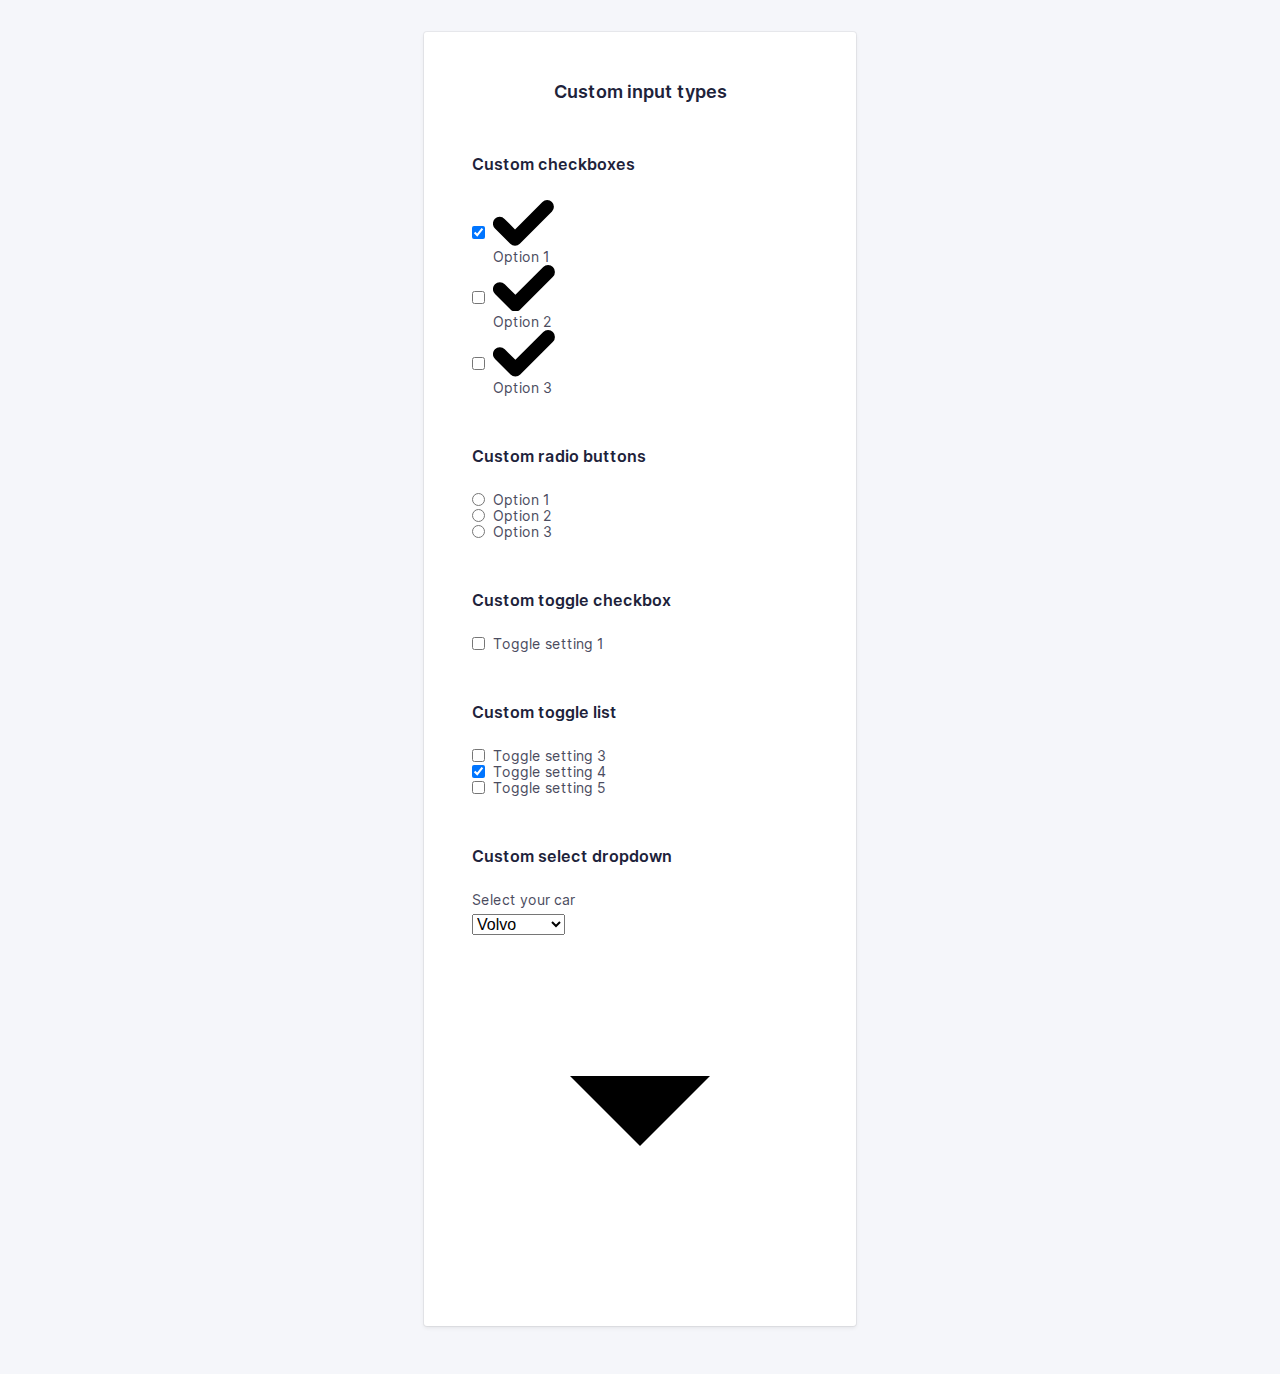
==== inputs.html @ 2e7db84f "Initial commit" ====
<!doctype html>
<html lang="en">
    <head>
        <meta charset="utf-8">
        <meta http-equiv="x-ua-compatible" content="ie=edge">
        <title>Blockport - Custom input types</title>
        <meta name="description" content="This is my HTML5 boilerplate.">
        <meta name="viewport" content="width=device-width, initial-scale=1.0">
        <meta name="msapplication-TileColor" content="#3385FF">
        <meta name="theme-color" content="#3385FF">

        <link rel="apple-touch-icon" sizes="180x180" href="apple-touch-icon.png">
        <link rel="icon" type="image/png" sizes="32x32" href="favicon-32x32.png">
        <link rel="icon" type="image/png" sizes="16x16" href="favicon-16x16.png">
        <link rel="manifest" href="site.webmanifest">
        <link rel="mask-icon" href="safari-pinned-tab.svg" color="#3385FF">

        <link rel="stylesheet" href="css/normalize.css">
        <link rel="stylesheet" href="css/screen.css">
        <script type="text/javascript">
            function togglePassword() {
                var passwordInput = document.querySelector(".js-password-input");

                if (passwordInput.type === "password") {
                    passwordInput.type = "text";
                } else {
                    passwordInput.type = "password";
                }
            }
        </script>
    </head>
    <body>
        <section class="o-row o-row--lg o-row--login o-row--beta">
            <div class="o-container u-max-width-xs">
                <form class="c-card" action="#">
                    <div class="c-card__body">
                        <h2 class="c-card__title">
                            Custom input types
                        </h2>
                        <div class="o-section">
                            <!-- Custom checkboxes -->
                            <h5>
                                Custom checkboxes
                            </h5>
                            <ul class="o-list c-option-list">
                                <li class="c-form-field c-form-field--option c-option-list__item">
                                    <input class="c-option c-option--hidden" type="checkbox" id="checkbox1" checked>
                                    <label class="c-label c-label--option c-custom-option" for="checkbox1">
                                        <span class="c-custom-option__fake-input c-custom-option__fake-input--checkbox">
                                            <svg class="c-custom-option__symbol" xmlns="http://www.w3.org/2000/svg" viewBox="0 0 9 6.75">
                                                <path d="M4.75,9.5a1,1,0,0,1-.707-.293l-2.25-2.25A1,1,0,1,1,3.207,5.543L4.75,7.086,8.793,3.043a1,1,0,0,1,1.414,1.414l-4.75,4.75A1,1,0,0,1,4.75,9.5" transform="translate(-1.5 -2.75)"/>
                                            </svg>
                                        </span>
                                        Option 1
                                    </label>
                                </li>
                                <li class="c-form-field c-form-field--option c-option-list__item">
                                    <input class="c-option c-option--hidden" type="checkbox" id="checkbox2">
                                    <label class="c-label c-label--option c-custom-option" for="checkbox2">
                                        <span class="c-custom-option__fake-input c-custom-option__fake-input--checkbox">
                                            <svg class="c-custom-option__symbol" xmlns="http://www.w3.org/2000/svg" viewBox="0 0 9 6.75">
                                                <path d="M4.75,9.5a1,1,0,0,1-.707-.293l-2.25-2.25A1,1,0,1,1,3.207,5.543L4.75,7.086,8.793,3.043a1,1,0,0,1,1.414,1.414l-4.75,4.75A1,1,0,0,1,4.75,9.5" transform="translate(-1.5 -2.75)"/>
                                            </svg>
                                        </span>
                                        Option 2
                                    </label>
                                </li>
                                <li class="c-form-field c-form-field--option c-option-list__item">
                                    <input class="c-option c-option--hidden" type="checkbox" id="checkbox3">
                                    <label class="c-label c-label--option c-custom-option" for="checkbox3">
                                        <span class="c-custom-option__fake-input c-custom-option__fake-input--checkbox">
                                            <svg class="c-custom-option__symbol" xmlns="http://www.w3.org/2000/svg" viewBox="0 0 9 6.75">
                                                <path d="M4.75,9.5a1,1,0,0,1-.707-.293l-2.25-2.25A1,1,0,1,1,3.207,5.543L4.75,7.086,8.793,3.043a1,1,0,0,1,1.414,1.414l-4.75,4.75A1,1,0,0,1,4.75,9.5" transform="translate(-1.5 -2.75)"/>
                                            </svg>
                                        </span>
                                        Option 3
                                    </label>
                                </li>
                            </ul>
                        </div>
                        <div class="o-section">
                            <!-- Custom radio buttons -->
                            <h5>
                                Custom radio buttons
                            </h5>
                            <ul class="o-list c-option-list">
                                <li class="c-form-field c-form-field--option c-option-list__item">
                                    <input class="c-option c-option--hidden" type="radio" name="radios" id="radio1">
                                    <label class="c-label c-label--option c-custom-option" for="radio1">
                                        <span class="c-custom-option__fake-input c-custom-option__fake-input--radio">
                                            <span class="c-custom-option__symbol"></span>
                                        </span>
                                        Option 1
                                    </label>
                                </li>
                                <li class="c-form-field c-form-field--option c-option-list__item">
                                    <input class="c-option c-option--hidden" type="radio" name="radios" id="radio2">
                                    <label class="c-label c-label--option c-custom-option" for="radio2">
                                        <span class="c-custom-option__fake-input c-custom-option__fake-input--radio">
                                            <span class="c-custom-option__symbol"></span>
                                        </span>
                                        Option 2
                                    </label>
                                </li>
                                <li class="c-form-field c-form-field--option c-option-list__item">
                                    <input class="c-option c-option--hidden" type="radio" name="radios" id="radio3">
                                    <label class="c-label c-label--option c-custom-option" for="radio3">
                                        <span class="c-custom-option__fake-input c-custom-option__fake-input--radio">
                                            <span class="c-custom-option__symbol"></span>
                                        </span>
                                        Option 3
                                    </label>
                                </li>
                            </ul>
                        </div>
                        <div class="o-section">
                            <!-- Custom toggle checkboxes -->
                            <h5>
                                Custom toggle checkbox
                            </h5>
                            <p class="c-form-field c-form-field--option">
                                <input class="c-option c-option--hidden" type="checkbox" id="toggle1">
                                <label class="c-label c-label--option c-custom-toggle" for="toggle1">
                                    <span class="c-custom-toggle__fake-input">
                                    </span>
                                    Toggle setting 1
                                </label>
                            </p>
                        </div>
                        <div class="o-section">
                            <h5>
                                Custom toggle list
                            </h5>
                            <ul class="o-list c-toggle-list">
                                <li class="c-form-field c-form-field--option c-toggle-list__item">
                                    <input class="c-option c-option--hidden" type="checkbox" id="toggle3">
                                    <label class="c-label c-label--option c-custom-toggle c-custom-toggle--inverted" for="toggle3">
                                        <span class="c-custom-toggle__fake-input">
                                        </span>
                                        Toggle setting 3
                                    </label>
                                </li>
                                <li class="c-form-field c-form-field--option c-toggle-list__item">
                                    <input class="c-option c-option--hidden" type="checkbox" id="toggle4" checked>
                                    <label class="c-label c-label--option c-custom-toggle c-custom-toggle--inverted" for="toggle4">
                                        <span class="c-custom-toggle__fake-input">
                                        </span>
                                        Toggle setting 4
                                    </label>
                                </li>
                                <li class="c-form-field c-form-field--option c-toggle-list__item">
                                    <input class="c-option c-option--hidden" type="checkbox" id="toggle5">
                                    <label class="c-label c-label--option c-custom-toggle c-custom-toggle--inverted" for="toggle5">
                                        <span class="c-custom-toggle__fake-input">
                                        </span>
                                        Toggle setting 5
                                    </label>
                                </li>
                            </ul>
                        </div>
                        <div class="o-section">
                            <!-- Custom select -->
                            <h5>
                                Custom select dropdown
                            </h5>
                            <p class="c-form-field">
                                <label class="c-label" for="select1">
                                    Select your car
                                </label>
                                <span class="c-custom-select">
                                    <select class="c-custom-select__input" class="" name="select1" id="select1">
                                        <option value="volvo">Volvo</option>
                                        <option value="saab">Saab</option>
                                        <option value="mercedes">Mercedes</option>
                                        <option value="audi">Audi</option>
                                    </select>
                                    <svg class="c-custom-select__symbol" xmlns="http://www.w3.org/2000/svg" viewBox="0 0 24 24">
                                        <path d="M7,10l5,5,5-5Z"/>
                                    </svg>
                                </span>
                            </p>
                        </div>
                    </div>
                </form>
            </div>
        </section>
    </body>
</html>
---- css/screen.css ----
/*------------------------------------*\
#FONTS
\*------------------------------------*/

@font-face {
    font-family: "Inter Web";
    font-weight: 400;
    src: url("../fonts/Inter-Regular.woff2") format("woff2")
}

@font-face {
    font-family: "Inter Web";
    font-weight: 600;
    src: url("../fonts/Inter-SemiBold.woff2") format("woff2")
}

/*------------------------------------*\
#Variables
\*------------------------------------*/

:root {
    /* colors */
    --global-color-alpha-h: 216deg;
    --global-color-alpha-s: 100%;
    --global-color-alpha-l: 60%;
    --global-color-alpha-hsl: var(--global-color-alpha-h) var(--global-color-alpha-s) var(--global-color-alpha-l);
    --global-color-alpha: hsl(var(--global-color-alpha-hsl));
    --global-color-alpha-light: hsl(var(--global-color-alpha-h) 100% 65%);
    --global-color-alpha-dark: hsl(var(--global-color-alpha-h) 80% 55%);
    --global-color-alpha-x-dark: hsl(var(--global-color-alpha-h) 65% 35%);
    --global-color-alpha-transparent: hsl(var(--global-color-alpha-hsl) / .75);
    --global-color-alpha-x-transparent: hsl(var(--global-color-alpha-hsl) / .3);

    --global-color-neutral-xxxx-light: #F5F6FA;
    --global-color-neutral-xxx-light: #E2E3E7;
    --global-color-neutral-xx-light: #caccd4;
    --global-color-neutral-x-light: #b5b6c0;
    --global-color-neutral-light: #a0a1ad;
    --global-color-neutral: #8b8c9a;
    --global-color-neutral-dark: #757787;
    --global-color-neutral-x-dark: #606274;
    --global-color-neutral-xx-dark: #4b4c60;
    --global-color-neutral-xxx-dark: #35374d;
    --global-color-neutral-xxxx-dark: #20223a;

    /* border stuff */
    --global-borderRadius: 3px;
    --global-borderWidth: 1px;

    /* transitions */
    --global-transitionTiming-alpha: .1s ease-out;

    /* Baseline settings */
    --global-baseline: 8px;
    --global-whitespace: calc(var(--global-baseline) * 3);
    /* = 24px */

    --global-whitespace-xs: calc(var(--global-baseline) / 2);
    /* = 4px */
    --global-whitespace-sm: calc(var(--global-baseline) * 1);
    /*  = 8px */
    --global-whitespace-md: calc(var(--global-baseline) * 2);
    /*  = 16px */
    --global-whitespace-lg: calc(var(--global-baseline) * 4);
    /*  = 32px */
    --global-whitespace-xl: calc(var(--global-whitespace) * 2);
    /*  = 48px */
    --global-whitespace-xxl: calc(var(--global-whitespace) * 3);
    /*  = 72px */
}

/*------------------------------------*\
#GENERIC
\*------------------------------------*/

/*
    Generic: Page
    ---
    Global page styles + universal box-sizing:
*/

html {
    line-height: 1.5;
    font-family: "Inter Web", Helvetica, arial, sans-serif;
    color: var(--global-color-neutral-xxxx-dark);
    background-color: var(--global-color-neutral-xxxx-light);
    box-sizing: border-box;
    -webkit-font-smoothing: antialiased;
    -moz-osx-font-smoothing: grayscale;
}

*,
*:before,
*:after {
    box-sizing: inherit;
}

/*
* Remove text-shadow in selection highlight:
* https://twitter.com/miketaylr/status/12228805301
*
* Customize the background color to match your design.
*/

::selection {
    background: var(--global-color-alpha);
    color: white;
    text-shadow: none;
}

/*------------------------------------*\
#Elements
\*------------------------------------*/

/*
Elements: Images
---
Default markup for images to make them responsive
*/

img {
    max-width: 100%;
    vertical-align: top;
}

/*
    Elements: typography
    ---
    Default markup for typographic elements
*/

h1,
h2,
h3 {
    font-weight: 700;
}

h1 {
    font-size: 36px;
    line-height: calc(var(--global-baseline) * 6);
    margin: 0 0 var(--global-whitespace);
}

h2 {
    font-size: 32px;
    line-height: calc(var(--global-baseline) * 5);
    margin: 0 0 var(--global-whitespace);
}

h3 {
    font-size: 26px;
    line-height: calc(var(--global-baseline) * 4);
    margin: 0 0 var(--global-whitespace);
}

h4,
h5,
h6 {
    font-size: 16px;
    font-weight: 600;
    line-height: calc(var(--global-baseline) * 3);
    margin: 0 0 var(--global-whitespace);
}

p,
ol,
ul,
dl,
table,
address,
figure {
    margin: 0 0 var(--global-whitespace);
}

ul,
ol {
    padding-left: var(--global-whitespace);
}

li ul,
li ol {
    margin-bottom: 0;
}

blockquote {
    font-style: normal;
    font-size: 23px;
    line-height: calc(var(--global-baseline) * 6);
    margin: 0 0 var(--global-whitespace);
}

blockquote * {
    font-size: inherit;
    line-height: inherit;
}

figcaption {
    font-weight: 400;
    font-size: 12px;
    line-height: calc(var(--global-baseline) * 2);
    margin-top: var(--global-whitespace-xxs);
}

hr {
    border: 0;
    height: var(--global-borderWidth);
    background: LightGrey;
    margin: 0 0 var(--global-whitespace);
}

a,
a:visited {
    transition: all var(--global-transitionTiming-alpha);
    color: var(--global-color-alpha);
    outline-color: var(--global-link-BoxShadowColor);
    outline-width: medium;
    outline-offset: 2px;
}

a:hover,
a:focus {
    color: var(--global-color-alpha-light);
}

a:active {
    color: var(--global-color-alpha-dark);
}

label,
input {
    display: block;
}

input::placeholder {
    color: var(--global-color-neutral-x-light);
}

/*------------------------------------*\
#OBJECTS
\*------------------------------------*/

/*
    Objects: Row
    ---
    Creates a horizontal row that stretches the viewport and adds padding around children
*/

.o-row {
    display: flow-root;
    position: relative;
    padding: var(--global-whitespace) var(--global-whitespace) 0;
}

.o-row--login {
    min-height: 100vh;
    display: flex;
    align-items: center;
}

/* size modifiers */

.o-row--lg {
    padding-top: var(--global-whitespace-lg);
    padding-bottom: var(--global-whitespace);
}

@media (min-width: 768px) {
    .o-row {
        padding-left: var(--global-whitespace-lg);
        padding-right: var(--global-whitespace-lg);
    }
}

/*
    Objects: Container
    ---
    Creates a horizontal container that sets de global max-width
*/

.o-container {
    margin-left: auto;
    margin-right: auto;
    max-width: 79.5em;
    /* 79.5 * 16px = 1272 */
    width: 100%;
}

/*
    Objects: section
    ---
    Creates vertical whitespace between adjacent sections inside a row
*/

.o-section {
    display: flow-root;
    position: relative;
}

.o-section+.o-section {
    padding-top: var(--global-whitespace);
}

@media (min-width: 768px) {

    .o-section--lg+.o-section--lg,
    .o-section--xl+.o-section--xl {
        padding-top: var(--global-whitespace-lg);
    }
}

@media (min-width: 992px) {
    .o-section--xl+.o-section--xl {
        padding-top: var(--global-whitespace-xxl);
    }
}

/*
    Objects: Layout
    ---
    The layout object provides us with a column-style layout system. This object
    contains the basic structural elements, but classes should be complemented
    with width utilities
*/

.o-layout {
    display: flex;
    flex-wrap: wrap;
}

.o-layout__item {
    width: 100%;
}

/* gutter modifiers, these affect o-layout__item too */

.o-layout--gutter {
    margin: 0 -12px;
}

.o-layout--gutter>.o-layout__item {
    padding: 0 12px;
}

.o-layout--gutter-sm {
    margin: 0 -6px;
}

.o-layout--gutter-sm>.o-layout__item {
    padding: 0 6px;
}

.o-layout--gutter-lg {
    margin: 0 calc(var(--global-whitespace) * -1);
}

.o-layout--gutter-lg>.o-layout__item {
    padding: 0 var(--global-whitespace);
}

.o-layout--gutter-xl {
    margin: 0 calc(var(--global-whitespace-lg) * -1);
}

.o-layout--gutter-xl>.o-layout__item {
    padding: 0 var(--global-whitespace-lg);
}

/* reverse horizontal row modifier */

.o-layout--row-reverse {
    flex-direction: row-reverse;
}

/* Horizontal alignment modifiers*/

.o-layout--justify-start {
    justify-content: flex-start;
}

.o-layout--justify-end {
    justify-content: flex-end;
}

.o-layout--justify-center {
    justify-content: center;
}

.o-layout--justify-space-around {
    justify-content: space-around;
}

.o-layout--justify-space-evenly {
    justify-content: space-evenly;
}

.o-layout--justify-space-between {
    justify-content: space-between;
}

/* Vertical alignment modifiers */

.o-layout--align-start {
    align-items: flex-start;
}

.o-layout--align-end {
    align-items: flex-end;
}

.o-layout--align-center {
    align-items: center;
}

.o-layout--align-baseline {
    align-items: baseline;
}

/* Vertical alignment modifiers that only work if there is one than one flex item */

.o-layout--align-content-start {
    align-content: start;
}

.o-layout--align-content-end {
    align-content: end;
}

.o-layout--align-content-center {
    align-content: center;
}

.o-layout--align-content-space-around {
    align-content: space-around;
}

.o-layout--align-content-space-between {
    align-content: space-between;
}

/*
    Objects: List
    ---
    Small reusable object to remove default list styling from lists
*/

.o-list {
    list-style: none;
    padding: 0;
}

/*
    Object: Button reset
    ---
    Small button reset object
*/

.o-button-reset {
    border: none;
    margin: 0;
    padding: 0;
    width: auto;
    overflow: visible;
    background: transparent;

    /* inherit font & color from ancestor */
    color: inherit;
    font: inherit;

    /* Normalize `line-height`. Cannot be changed from `normal` in Firefox 4+. */
    line-height: normal;

    /* Corrects font smoothing for webkit */
    -webkit-font-smoothing: inherit;
    -moz-osx-font-smoothing: inherit;

    /* Corrects inability to style clickable `input` types in iOS */
    -webkit-appearance: none;
}

/*
    Object: Hide accessible
    ---
    Accessibly hide any element
*/

.o-hide-accessible {
    position: absolute;
    width: 1px;
    height: 1px;
    padding: 0;
    margin: -1px;
    overflow: hidden;
    clip: rect(0, 0, 0, 0);
    border: 0;
}

/*------------------------------------*\
#COMPONENTS
\*------------------------------------*/

/*
    Component: Logo
    ---
    Website main logo
*/

.c-logo {
    height: var(--global-whitespace);
    display: flex;
    align-items: center;
    justify-content: center;
    margin-bottom: var(--global-whitespace-xl);
}

.c-logo__symbol {
    height: 100%;
}

.c-logo__path--1 {
    fill: var(--global-color-neutral-xxxx-dark);
}

.c-logo__path--2 {
    fill: var(--global-color-alpha);
}

.c-logo__path--3 {
    fill: var(--global-color-alpha-x-dark);
}

/*
    Component: Card
    ---
    Card with box shadow
*/

.c-card {
    background-color: White;
    margin-bottom: var(--global-whitespace);
    border-radius: var(--global-borderRadius);
    box-shadow: 0 0 0 var(--global-borderWidth) rgba(0, 0, 0, 0.05), 0 2px 4px rgba(0, 0, 0, .075);
    overflow: hidden;
}

/* Add padding to child for more flexibility */
.c-card__body,
.c-card__footer {
    padding: var(--global-whitespace);
}

.c-card__footer {
    text-align: center;
    border-top: var(--global-borderWidth) solid var(--global-color-neutral-xxx-light);
}

.c-card__title {
    text-align: center;
    font-size: 18px;
    line-height: calc(var(--global-baseline) * 3);
    font-weight: 600;
}

/* This allows c-card__body and __footer to have equal padding everywhere */

.c-card__body>*:last-child,
.c-card__footer>*:last-child,
.c-card__body>*:last-child>*:last-child,
.c-card__footer>*:last-child>*:last-child {
    margin-bottom: 0;
}

@media (min-width: 27em) {
    .c-card__body {
        padding: var(--global-whitespace-xl);
    }

    .c-card__title {
        margin-bottom: var(--global-whitespace-xl);
    }
}

/*
    Component: Forms
    ---
    Everything form related here
*/

.c-form-field--option {
    display: flex;
    align-items: center;
}

/*
    Component: Input
    ---
    Class to put on all input="text" like form inputs
*/

.c-input {
    -webkit-appearance: none;
    -moz-appearance: none;
    appearance: none;
    width: 100%;
    border: var(--global-borderWidth) solid var(--global-color-neutral-xxx-light);
    border-radius: var(--global-borderRadius);
    color: var(--global-color-neutral-xxxx-dark);
    background-color: White;
    font-family: inherit;
    font-size: 16px;
    line-height: calc(var(--global-baseline) * 3);
    padding: calc(var(--global-baseline) * 1.5 - var(--global-borderWidth)) var(--global-whitespace-md);
    outline: none;
    transition: border var(--global-transition-timing-alpha);
}

.c-input:hover {
    border-color: var(--global-color-neutral-xx-light);
}

.c-input:focus,
.c-input:active {
    border-color: var(--global-color-alpha);
    box-shadow: 0 0 0 3px var(--global-color-alpha-x-transparent);
}

/* option input for checkboxes and radio buttons */

.c-option {
    margin-right: var(--global-whitespace-sm);
}

/*
    Component: Label
    ---
    Class to put on all form labels
*/

.c-label {
    margin-bottom: 0;
    font-size: 14px;
    padding-bottom: var(--global-whitespace-xs);
    line-height: calc(var(--global-baseline) * 2);
    color: var(--global-color-neutral-xx-dark);
}

.c-label--option {
    padding-bottom: 0;
}

/*
    Component: Button
    ---
    Class to put on form buttons or
*/

.c-button {
    font-size: 16px;
    font-weight: 700;
    border-radius: var(--global-borderRadius);
    border: var(--global-borderWidth) solid var(--global-color-alpha-dark);
    background-color: var(--global-color-alpha);
    color: #fff;
    padding: calc(var(--global-baseline) * 1.5 - var(--global-borderWidth)) var(--global-whitespace-md);
    line-height: calc(var(--global-baseline) * 3);
    width: 100%;
    outline: none;
    transition: all var(--global-transition-timing-alpha);
}

.c-button:hover {
    background-color: var(--global-color-alpha-light);
}

.c-button:focus {
    box-shadow: 0 0 0 3px var(--global-color-alpha-x-transparent);
}

.c-button:active {
    background-color: var(--global-color-alpha-dark);
    box-shadow: none;
}

/*------------------------------------*\
#UTILITIES
\*------------------------------------*/

/*
    Utilities: color
    ---
    Utility classes to put specific colors onto elements
*/

.u-color-neutral {
    color: var(--global-color-neutral);
}

.u-color-neutral-dark {
    color: var(--global-color-neutral-dark);
}

/*
    Utilities: spacing
    ---
    Utility classes to put specific margins and paddings onto elements
*/

.u-pt-clear {
    padding-top: 0 !important;
}

.u-mb-clear {
    margin-bottom: 0 !important;
}

.u-mb-xs {
    margin-bottom: var(--global-whitespace-xs) !important;
}

.u-mb-sm {
    margin-bottom: var(--global-whitespace-sm) !important;
}

.u-mb-md {
    margin-bottom: var(--global-whitespace-md) !important;
}

.u-mb-lg {
    margin-bottom: var(--global-whitespace-lg) !important;
}

.u-mb-xl {
    margin-bottom: var(--global-whitespace-xl) !important;
}

.u-mb-xl {
    margin-bottom: var(--global-whitespace-xl) !important;
}

/*
    Utilities: max-width
    ---
    Utility classes to put specific max widths onto elements
*/

.u-max-width-xs {
    max-width: 27em !important;
}

.u-max-width-sm {
    max-width: 39em !important;
}

.u-max-width-md {
    max-width: 50em !important;
}

.u-max-width-lg {
    max-width: 63.5em !important;
}

.u-max-width-none {
    max-width: none !important;
}


/*
    Utilities: align
    ---
    Utility classes align text or components
*/

.u-align-text-center {
    text-align: center;
}

.u-align-center {
    margin: 0 auto;
}

/*
    Utilities: text
    Utility classes to create smaller or bigger test
*/

.u-text-sm {
    font-size: 14px;
}

/*
    Utility: Widths
    ---
    Utility classes to put specific widths onto elements
    Will be mostly used on o-layout__item
*/

.u-width-auto {
    width: auto !important;
}

.u-1-of-2 {
    width: 50% !important;
}

.u-1-of-3 {
    width: 33.3333333333% !important;
}

.u-2-of-3 {
    width: 66.6666666667% !important;
}

.u-1-of-4 {
    width: 25% !important;
}

.u-3-of-4 {
    width: 75% !important;
}

.u-1-of-5 {
    width: 20% !important;
}

.u-2-of-5 {
    width: 40% !important;
}

.u-3-of-5 {
    width: 60% !important;
}

.u-4-of-5 {
    width: 80% !important;
}

.u-1-of-6 {
    width: 16.6666666667% !important;
}

.u-5-of-6 {
    width: 83.3333333333% !important;
}

@media (min-width: 576px) {
    .u-1-of-2-bp1 {
        width: 50% !important;
    }

    .u-1-of-3-bp1 {
        width: 33.3333333333% !important;
    }

    .u-2-of-3-bp1 {
        width: 66.6666666667% !important;
    }

    .u-1-of-4-bp1 {
        width: 25% !important;
    }

    .u-3-of-4-bp1 {
        width: 75% !important;
    }

    .u-1-of-5-bp1 {
        width: 20% !important;
    }

    .u-2-of-5-bp1 {
        width: 40% !important;
    }

    .u-3-of-5-bp1 {
        width: 60% !important;
    }

    .u-4-of-5-bp1 {
        width: 80% !important;
    }

    .u-1-of-6-bp1 {
        width: 16.6666666667% !important;
    }

    .u-5-of-6-bp1 {
        width: 83.3333333333% !important;
    }
}

@media (min-width: 768px) {
    .u-1-of-2-bp2 {
        width: 50% !important;
    }

    .u-1-of-3-bp2 {
        width: 33.3333333333% !important;
    }

    .u-2-of-3-bp2 {
        width: 66.6666666667% !important;
    }

    .u-1-of-4-bp2 {
        width: 25% !important;
    }

    .u-3-of-4-bp2 {
        width: 75% !important;
    }

    .u-1-of-5-bp2 {
        width: 20% !important;
    }

    .u-2-of-5-bp2 {
        width: 40% !important;
    }

    .u-3-of-5-bp2 {
        width: 60% !important;
    }

    .u-4-of-5-bp2 {
        width: 80% !important;
    }

    .u-1-of-6-bp2 {
        width: 16.6666666667% !important;
    }

    .u-5-of-6-bp2 {
        width: 83.3333333333% !important;
    }
}

@media (min-width: 992px) {
    .u-1-of-2-bp3 {
        width: 50% !important;
    }

    .u-1-of-3-bp3 {
        width: 33.3333333333% !important;
    }

    .u-2-of-3-bp3 {
        width: 66.6666666667% !important;
    }

    .u-1-of-4-bp3 {
        width: 25% !important;
    }

    .u-3-of-4-bp3 {
        width: 75% !important;
    }

    .u-1-of-5-bp3 {
        width: 20% !important;
    }

    .u-2-of-5-bp3 {
        width: 40% !important;
    }

    .u-3-of-5-bp3 {
        width: 60% !important;
    }

    .u-4-of-5-bp3 {
        width: 80% !important;
    }

    .u-1-of-6-bp3 {
        width: 16.6666666667% !important;
    }

    .u-5-of-6-bp3 {
        width: 83.3333333333% !important;
    }
}

@media (min-width: 1200px) {
    .u-1-of-2-bp4 {
        width: 50% !important;
    }

    .u-1-of-3-bp4 {
        width: 33.3333333333% !important;
    }

    .u-2-of-3-bp4 {
        width: 66.6666666667% !important;
    }

    .u-1-of-4-bp4 {
        width: 25% !important;
    }

    .u-3-of-4-bp4 {
        width: 75% !important;
    }

    .u-1-of-5-bp4 {
        width: 20% !important;
    }

    .u-2-of-5-bp4 {
        width: 40% !important;
    }

    .u-3-of-5-bp4 {
        width: 60% !important;
    }

    .u-4-of-5-bp4 {
        width: 80% !important;
    }

    .u-1-of-6-bp4 {
        width: 16.6666666667% !important;
    }

    .u-5-of-6-bp4 {
        width: 83.3333333333% !important;
    }
}

/*------------------------------------*\
#MEDIA
\*------------------------------------*/

/*
    Media Queries
    ---
    EXAMPLE Media Queries for Responsive Design.
    These examples override the primary ('mobile first') styles.
    USE THEM INLINE!
*/

/* Extra small devices (portrait phones, less than 576px)
No media query since this is the default in mobile first design
*/

/* Small devices (landscape phones, 576px and up)
@media (min-width: 576px) {}
*/

/* Medium devices (tablets, 768px and up)
@media (min-width: 768px) {}
*/

/* Large devices (landscape tablets, desktops, 992px and up)
@media (min-width: 992px) {}
*/

/* Extra large devices (large desktops, 1200px and up)
@media (min-width: 1200px) {}
*/

/*
    Print styles.
    ---
    Inlined to avoid the additional HTTP request:
    http://www.phpied.com/delay-loading-your-print-css/
*/

@media print {

    *,
    *:before,
    *:after {
        background: transparent !important;
        color: #000 !important;
        /* Black prints faster:
        http://www.sanbeiji.com/archives/953 */
        box-shadow: none !important;
        text-shadow: none !important;
    }

    a,
    a:visited {
        text-decoration: underline;
    }

    a[href]:after {
        content: " (" attr(href) ")";
    }

    abbr[title]:after {
        content: " (" attr(title) ")";
    }

    /*
    * Don't show links that are fragment identifiers,
    * or use the `javascript:` pseudo protocol
    */
    a[href^="#"]:after,
    a[href^="javascript:"]:after {
        content: "";
    }

    pre {
        white-space: pre-wrap !important;
    }

    pre,
    blockquote {
        border: 1px solid #999;
        page-break-inside: avoid;
    }

    /*
    * Printing Tables:
    * http://css-discuss.incutio.com/wiki/Printing_Tables
    */
    thead {
        display: table-header-group;
    }

    tr,
    img {
        page-break-inside: avoid;
    }

    p,
    h2,
    h3 {
        orphans: 3;
        widows: 3;
    }

    h2,
    h3 {
        page-break-after: avoid;
    }
}
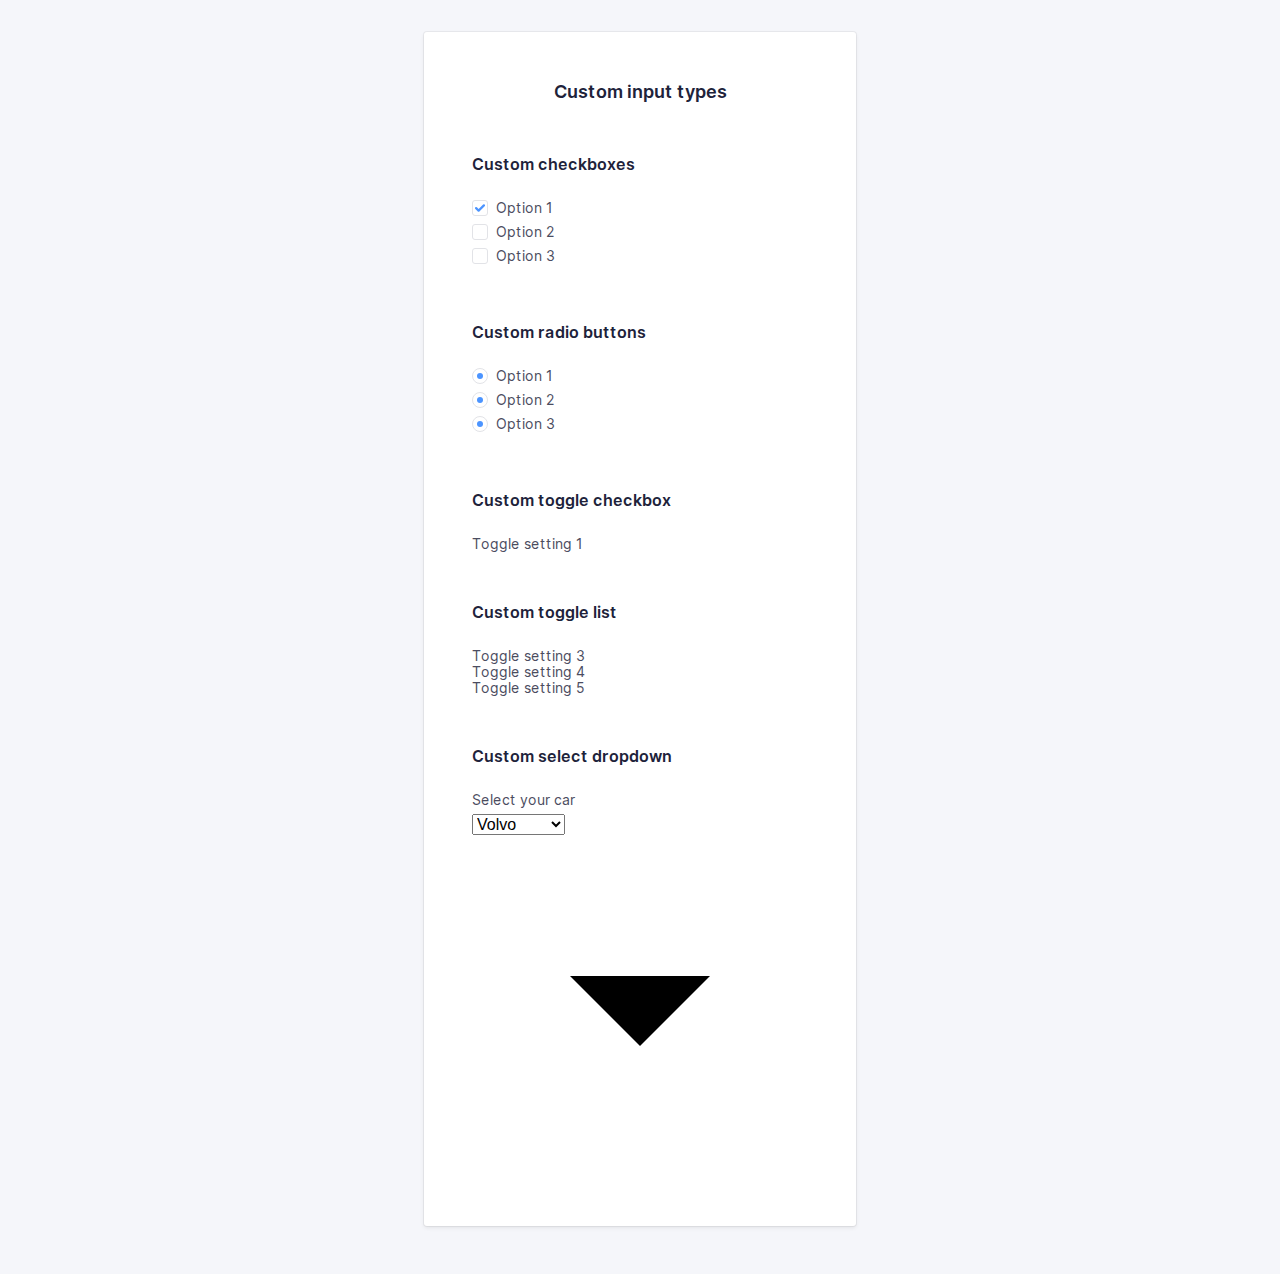
==== commit c439c212: "WIP" ====
--- a/inputs.html
+++ b/inputs.html
@@ -1,188 +1,203 @@
 <!doctype html>
 <html lang="en">
-    <head>
-        <meta charset="utf-8">
-        <meta http-equiv="x-ua-compatible" content="ie=edge">
-        <title>Blockport - Custom input types</title>
-        <meta name="description" content="This is my HTML5 boilerplate.">
-        <meta name="viewport" content="width=device-width, initial-scale=1.0">
-        <meta name="msapplication-TileColor" content="#3385FF">
-        <meta name="theme-color" content="#3385FF">
+<head>
+    <meta charset="utf-8">
+    <meta http-equiv="x-ua-compatible" content="ie=edge">
+    <title>Blockport - Custom input types</title>
+    <meta name="description" content="This is my HTML5 boilerplate.">
+    <meta name="viewport" content="width=device-width, initial-scale=1.0">
+    <meta name="msapplication-TileColor" content="#3385FF">
+    <meta name="theme-color" content="#3385FF">
 
-        <link rel="apple-touch-icon" sizes="180x180" href="apple-touch-icon.png">
-        <link rel="icon" type="image/png" sizes="32x32" href="favicon-32x32.png">
-        <link rel="icon" type="image/png" sizes="16x16" href="favicon-16x16.png">
-        <link rel="manifest" href="site.webmanifest">
-        <link rel="mask-icon" href="safari-pinned-tab.svg" color="#3385FF">
+    <link rel="apple-touch-icon" sizes="180x180" href="apple-touch-icon.png">
+    <link rel="icon" type="image/png" sizes="32x32" href="favicon-32x32.png">
+    <link rel="icon" type="image/png" sizes="16x16" href="favicon-16x16.png">
+    <link rel="manifest" href="site.webmanifest">
+    <link rel="mask-icon" href="safari-pinned-tab.svg" color="#3385FF">
 
-        <link rel="stylesheet" href="css/normalize.css">
-        <link rel="stylesheet" href="css/screen.css">
-        <script type="text/javascript">
-            function togglePassword() {
-                var passwordInput = document.querySelector(".js-password-input");
+    <link rel="stylesheet" href="css/normalize.css">
+    <link rel="stylesheet" href="css/screen.css">
+    <script type="text/javascript">
+        function togglePassword() {
+            var passwordInput = document.querySelector(".js-password-input");
 
-                if (passwordInput.type === "password") {
-                    passwordInput.type = "text";
-                } else {
-                    passwordInput.type = "password";
-                }
+            if (passwordInput.type === "password") {
+                passwordInput.type = "text";
+            } else {
+                passwordInput.type = "password";
             }
-        </script>
-    </head>
-    <body>
-        <section class="o-row o-row--lg o-row--login o-row--beta">
-            <div class="o-container u-max-width-xs">
-                <form class="c-card" action="#">
-                    <div class="c-card__body">
-                        <h2 class="c-card__title">
-                            Custom input types
-                        </h2>
-                        <div class="o-section">
-                            <!-- Custom checkboxes -->
-                            <h5>
-                                Custom checkboxes
-                            </h5>
-                            <ul class="o-list c-option-list">
-                                <li class="c-form-field c-form-field--option c-option-list__item">
-                                    <input class="c-option c-option--hidden" type="checkbox" id="checkbox1" checked>
-                                    <label class="c-label c-label--option c-custom-option" for="checkbox1">
+        }
+    </script>
+</head>
+<body>
+<section class="o-row o-row--lg o-row--login o-row--beta">
+    <div class="o-container u-max-width-xs">
+        <form class="c-card" action="#">
+            <div class="c-card__body">
+                <h2 class="c-card__title">
+                    Custom input types
+                </h2>
+                <div class="o-section">
+                    <!-- Custom checkboxes -->
+                    <h5>
+                        Custom checkboxes
+                    </h5>
+                    <ul class="o-list c-option-list">
+                        <li class="c-form-field c-form-field--option c-option-list__item">
+                            <input class="c-option c-option--hidden o-hide-accessible" type="checkbox" id="checkbox1"
+                                   checked>
+                            <label class="c-label c-label--option c-custom-option" for="checkbox1">
                                         <span class="c-custom-option__fake-input c-custom-option__fake-input--checkbox">
-                                            <svg class="c-custom-option__symbol" xmlns="http://www.w3.org/2000/svg" viewBox="0 0 9 6.75">
-                                                <path d="M4.75,9.5a1,1,0,0,1-.707-.293l-2.25-2.25A1,1,0,1,1,3.207,5.543L4.75,7.086,8.793,3.043a1,1,0,0,1,1.414,1.414l-4.75,4.75A1,1,0,0,1,4.75,9.5" transform="translate(-1.5 -2.75)"/>
+                                            <svg class="c-custom-option__symbol" xmlns="http://www.w3.org/2000/svg"
+                                                 viewBox="0 0 9 6.75">
+                                                <path d="M4.75,9.5a1,1,0,0,1-.707-.293l-2.25-2.25A1,1,0,1,1,3.207,5.543L4.75,7.086,8.793,3.043a1,1,0,0,1,1.414,1.414l-4.75,4.75A1,1,0,0,1,4.75,9.5"
+                                                      transform="translate(-1.5 -2.75)"/>
                                             </svg>
                                         </span>
-                                        Option 1
-                                    </label>
-                                </li>
-                                <li class="c-form-field c-form-field--option c-option-list__item">
-                                    <input class="c-option c-option--hidden" type="checkbox" id="checkbox2">
-                                    <label class="c-label c-label--option c-custom-option" for="checkbox2">
+                                Option 1
+                            </label>
+                        </li>
+                        <li class="c-form-field c-form-field--option c-option-list__item">
+                            <input class="c-option c-option--hidden o-hide-accessible" type="checkbox" id="checkbox2">
+                            <label class="c-label c-label--option c-custom-option" for="checkbox2">
                                         <span class="c-custom-option__fake-input c-custom-option__fake-input--checkbox">
-                                            <svg class="c-custom-option__symbol" xmlns="http://www.w3.org/2000/svg" viewBox="0 0 9 6.75">
-                                                <path d="M4.75,9.5a1,1,0,0,1-.707-.293l-2.25-2.25A1,1,0,1,1,3.207,5.543L4.75,7.086,8.793,3.043a1,1,0,0,1,1.414,1.414l-4.75,4.75A1,1,0,0,1,4.75,9.5" transform="translate(-1.5 -2.75)"/>
+                                            <svg class="c-custom-option__symbol" xmlns="http://www.w3.org/2000/svg"
+                                                 viewBox="0 0 9 6.75">
+                                                <path d="M4.75,9.5a1,1,0,0,1-.707-.293l-2.25-2.25A1,1,0,1,1,3.207,5.543L4.75,7.086,8.793,3.043a1,1,0,0,1,1.414,1.414l-4.75,4.75A1,1,0,0,1,4.75,9.5"
+                                                      transform="translate(-1.5 -2.75)"/>
                                             </svg>
                                         </span>
-                                        Option 2
-                                    </label>
-                                </li>
-                                <li class="c-form-field c-form-field--option c-option-list__item">
-                                    <input class="c-option c-option--hidden" type="checkbox" id="checkbox3">
-                                    <label class="c-label c-label--option c-custom-option" for="checkbox3">
+                                Option 2
+                            </label>
+                        </li>
+                        <li class="c-form-field c-form-field--option c-option-list__item">
+                            <input class="c-option c-option--hidden o-hide-accessible" type="checkbox" id="checkbox3">
+                            <label class="c-label c-label--option c-custom-option" for="checkbox3">
                                         <span class="c-custom-option__fake-input c-custom-option__fake-input--checkbox">
-                                            <svg class="c-custom-option__symbol" xmlns="http://www.w3.org/2000/svg" viewBox="0 0 9 6.75">
-                                                <path d="M4.75,9.5a1,1,0,0,1-.707-.293l-2.25-2.25A1,1,0,1,1,3.207,5.543L4.75,7.086,8.793,3.043a1,1,0,0,1,1.414,1.414l-4.75,4.75A1,1,0,0,1,4.75,9.5" transform="translate(-1.5 -2.75)"/>
+                                            <svg class="c-custom-option__symbol" xmlns="http://www.w3.org/2000/svg"
+                                                 viewBox="0 0 9 6.75">
+                                                <path d="M4.75,9.5a1,1,0,0,1-.707-.293l-2.25-2.25A1,1,0,1,1,3.207,5.543L4.75,7.086,8.793,3.043a1,1,0,0,1,1.414,1.414l-4.75,4.75A1,1,0,0,1,4.75,9.5"
+                                                      transform="translate(-1.5 -2.75)"/>
                                             </svg>
                                         </span>
-                                        Option 3
-                                    </label>
-                                </li>
-                            </ul>
-                        </div>
-                        <div class="o-section">
-                            <!-- Custom radio buttons -->
-                            <h5>
-                                Custom radio buttons
-                            </h5>
-                            <ul class="o-list c-option-list">
-                                <li class="c-form-field c-form-field--option c-option-list__item">
-                                    <input class="c-option c-option--hidden" type="radio" name="radios" id="radio1">
-                                    <label class="c-label c-label--option c-custom-option" for="radio1">
+                                Option 3
+                            </label>
+                        </li>
+                    </ul>
+                </div>
+                <div class="o-section">
+                    <!-- Custom radio buttons -->
+                    <h5>
+                        Custom radio buttons
+                    </h5>
+                    <ul class="o-list c-option-list">
+                        <li class="c-form-field c-form-field--option c-option-list__item">
+                            <input class="c-option c-option--hidden o-hide-accessible" type="radio" name="radios"
+                                   id="radio1">
+                            <label class="c-label c-label--option c-custom-option" for="radio1">
                                         <span class="c-custom-option__fake-input c-custom-option__fake-input--radio">
                                             <span class="c-custom-option__symbol"></span>
                                         </span>
-                                        Option 1
-                                    </label>
-                                </li>
-                                <li class="c-form-field c-form-field--option c-option-list__item">
-                                    <input class="c-option c-option--hidden" type="radio" name="radios" id="radio2">
-                                    <label class="c-label c-label--option c-custom-option" for="radio2">
+                                Option 1
+                            </label>
+                        </li>
+                        <li class="c-form-field c-form-field--option c-option-list__item">
+                            <input class="c-option c-option--hidden o-hide-accessible" type="radio" name="radios" checked
+                                   id="radio2">
+                            <label class="c-label c-label--option c-custom-option" for="radio2">
                                         <span class="c-custom-option__fake-input c-custom-option__fake-input--radio">
                                             <span class="c-custom-option__symbol"></span>
                                         </span>
-                                        Option 2
-                                    </label>
-                                </li>
-                                <li class="c-form-field c-form-field--option c-option-list__item">
-                                    <input class="c-option c-option--hidden" type="radio" name="radios" id="radio3">
-                                    <label class="c-label c-label--option c-custom-option" for="radio3">
+                                Option 2
+                            </label>
+                        </li>
+                        <li class="c-form-field c-form-field--option c-option-list__item">
+                            <input class="c-option c-option--hidden o-hide-accessible" type="radio" name="radios"
+                                   id="radio3">
+                            <label class="c-label c-label--option c-custom-option" for="radio3">
                                         <span class="c-custom-option__fake-input c-custom-option__fake-input--radio">
                                             <span class="c-custom-option__symbol"></span>
                                         </span>
-                                        Option 3
-                                    </label>
-                                </li>
-                            </ul>
-                        </div>
-                        <div class="o-section">
-                            <!-- Custom toggle checkboxes -->
-                            <h5>
-                                Custom toggle checkbox
-                            </h5>
-                            <p class="c-form-field c-form-field--option">
-                                <input class="c-option c-option--hidden" type="checkbox" id="toggle1">
-                                <label class="c-label c-label--option c-custom-toggle" for="toggle1">
+                                Option 3
+                            </label>
+                        </li>
+                    </ul>
+                </div>
+                <div class="o-section">
+                    <!-- Custom toggle checkboxes -->
+                    <h5>
+                        Custom toggle checkbox
+                    </h5>
+                    <p class="c-form-field c-form-field--option">
+                        <input class="c-option c-option--hidden o-hide-accessible" type="checkbox" id="toggle1">
+                        <label class="c-label c-label--option c-custom-toggle" for="toggle1">
                                     <span class="c-custom-toggle__fake-input">
                                     </span>
-                                    Toggle setting 1
-                                </label>
-                            </p>
-                        </div>
-                        <div class="o-section">
-                            <h5>
-                                Custom toggle list
-                            </h5>
-                            <ul class="o-list c-toggle-list">
-                                <li class="c-form-field c-form-field--option c-toggle-list__item">
-                                    <input class="c-option c-option--hidden" type="checkbox" id="toggle3">
-                                    <label class="c-label c-label--option c-custom-toggle c-custom-toggle--inverted" for="toggle3">
+                            Toggle setting 1
+                        </label>
+                    </p>
+                </div>
+                <div class="o-section">
+                    <h5>
+                        Custom toggle list
+                    </h5>
+                    <ul class="o-list c-toggle-list">
+                        <li class="c-form-field c-form-field--option c-toggle-list__item">
+                            <input class="c-option c-option--hidden o-hide-accessible" type="checkbox" id="toggle3">
+                            <label class="c-label c-label--option c-custom-toggle c-custom-toggle--inverted"
+                                   for="toggle3">
                                         <span class="c-custom-toggle__fake-input">
                                         </span>
-                                        Toggle setting 3
-                                    </label>
-                                </li>
-                                <li class="c-form-field c-form-field--option c-toggle-list__item">
-                                    <input class="c-option c-option--hidden" type="checkbox" id="toggle4" checked>
-                                    <label class="c-label c-label--option c-custom-toggle c-custom-toggle--inverted" for="toggle4">
+                                Toggle setting 3
+                            </label>
+                        </li>
+                        <li class="c-form-field c-form-field--option c-toggle-list__item">
+                            <input class="c-option c-option--hidden o-hide-accessible" type="checkbox" id="toggle4"
+                                   checked>
+                            <label class="c-label c-label--option c-custom-toggle c-custom-toggle--inverted"
+                                   for="toggle4">
                                         <span class="c-custom-toggle__fake-input">
                                         </span>
-                                        Toggle setting 4
-                                    </label>
-                                </li>
-                                <li class="c-form-field c-form-field--option c-toggle-list__item">
-                                    <input class="c-option c-option--hidden" type="checkbox" id="toggle5">
-                                    <label class="c-label c-label--option c-custom-toggle c-custom-toggle--inverted" for="toggle5">
+                                Toggle setting 4
+                            </label>
+                        </li>
+                        <li class="c-form-field c-form-field--option c-toggle-list__item">
+                            <input class="c-option c-option--hidden o-hide-accessible" type="checkbox" id="toggle5">
+                            <label class="c-label c-label--option c-custom-toggle c-custom-toggle--inverted"
+                                   for="toggle5">
                                         <span class="c-custom-toggle__fake-input">
                                         </span>
-                                        Toggle setting 5
-                                    </label>
-                                </li>
-                            </ul>
-                        </div>
-                        <div class="o-section">
-                            <!-- Custom select -->
-                            <h5>
-                                Custom select dropdown
-                            </h5>
-                            <p class="c-form-field">
-                                <label class="c-label" for="select1">
-                                    Select your car
-                                </label>
-                                <span class="c-custom-select">
+                                Toggle setting 5
+                            </label>
+                        </li>
+                    </ul>
+                </div>
+                <div class="o-section">
+                    <!-- Custom select -->
+                    <h5>
+                        Custom select dropdown
+                    </h5>
+                    <p class="c-form-field">
+                        <label class="c-label" for="select1">
+                            Select your car
+                        </label>
+                        <span class="c-custom-select">
                                     <select class="c-custom-select__input" class="" name="select1" id="select1">
                                         <option value="volvo">Volvo</option>
                                         <option value="saab">Saab</option>
                                         <option value="mercedes">Mercedes</option>
                                         <option value="audi">Audi</option>
                                     </select>
-                                    <svg class="c-custom-select__symbol" xmlns="http://www.w3.org/2000/svg" viewBox="0 0 24 24">
+                                    <svg class="c-custom-select__symbol" xmlns="http://www.w3.org/2000/svg"
+                                         viewBox="0 0 24 24">
                                         <path d="M7,10l5,5,5-5Z"/>
                                     </svg>
                                 </span>
-                            </p>
-                        </div>
-                    </div>
-                </form>
+                    </p>
+                </div>
             </div>
-        </section>
-    </body>
+        </form>
+    </div>
+</section>
+</body>
 </html>
--- a/css/screen.css
+++ b/css/screen.css
@@ -67,6 +67,14 @@
     /*  = 48px */
     --global-whitespace-xxl: calc(var(--global-whitespace) * 3);
     /*  = 72px */
+
+
+    --global-input-backgroundColor: White;
+    --global-input-color: var(--global-color-neutral-xxxx-dark);
+    --global-input-borderColor: var(--global-color-neutral-xxx-light);
+    --global-input-hover-borderColor: var(--global-color-neutral-xx-light);
+    --global-input-focus-borderColor: var(--global-color-alpha);
+    --global-input-boxShadow: 0 0 0 3px var(--global-color-alpha-x-transparent);
 }
 
 /*------------------------------------*\
@@ -296,20 +304,20 @@
     position: relative;
 }
 
-.o-section+.o-section {
+.o-section + .o-section {
     padding-top: var(--global-whitespace);
 }
 
 @media (min-width: 768px) {
 
-    .o-section--lg+.o-section--lg,
-    .o-section--xl+.o-section--xl {
+    .o-section--lg + .o-section--lg,
+    .o-section--xl + .o-section--xl {
         padding-top: var(--global-whitespace-lg);
     }
 }
 
 @media (min-width: 992px) {
-    .o-section--xl+.o-section--xl {
+    .o-section--xl + .o-section--xl {
         padding-top: var(--global-whitespace-xxl);
     }
 }
@@ -337,7 +345,7 @@
     margin: 0 -12px;
 }
 
-.o-layout--gutter>.o-layout__item {
+.o-layout--gutter > .o-layout__item {
     padding: 0 12px;
 }
 
@@ -345,7 +353,7 @@
     margin: 0 -6px;
 }
 
-.o-layout--gutter-sm>.o-layout__item {
+.o-layout--gutter-sm > .o-layout__item {
     padding: 0 6px;
 }
 
@@ -353,7 +361,7 @@
     margin: 0 calc(var(--global-whitespace) * -1);
 }
 
-.o-layout--gutter-lg>.o-layout__item {
+.o-layout--gutter-lg > .o-layout__item {
     padding: 0 var(--global-whitespace);
 }
 
@@ -361,7 +369,7 @@
     margin: 0 calc(var(--global-whitespace-lg) * -1);
 }
 
-.o-layout--gutter-xl>.o-layout__item {
+.o-layout--gutter-xl > .o-layout__item {
     padding: 0 var(--global-whitespace-lg);
 }
 
@@ -499,6 +507,82 @@
 \*------------------------------------*/
 
 /*
+    Component: custom options
+    ---
+*/
+
+.c-option--hidden:checked + .c-custom-option {
+    /*
+      Do magic stuff here, for example:
+      background-color: red;
+    */
+}
+
+.c-option--hidden:checked + .c-custom-option .c-custom-option__symbol {
+    /*
+      Do magic stuff here, for example:
+      fill: blue;
+    */
+    /*fill: red;*/
+    /*background-color: red;*/
+    opacity: 1;
+}
+
+.c-custom-option {
+    display: flex;
+}
+
+.c-custom-option__symbol {
+    display: block;
+
+}
+
+.c-custom-option__symbol:checked {
+    opacity: 1;
+}
+
+.c-custom-option__fake-input--checkbox .c-custom-option__symbol {
+    width: 10px;
+    height: 10px;
+    fill: var(--global-color-alpha-light);
+    opacity: 0;
+}
+
+.c-custom-option__fake-input--radio .c-custom-option__symbol {
+    width: 6px;
+    height: 6px;
+    background-color: var(--global-color-alpha-light);
+    border-radius: 100%;
+    align-items: center;
+    justify-items: center;
+}
+
+.c-custom-option__fake-input {
+    display: flex;
+    align-items: center;
+    justify-content: center;
+
+    width: var(--global-whitespace-md);
+    height: var(--global-whitespace-md);
+    margin-right: var(--global-whitespace-sm);
+    /*margin-top: var(--global-whitespace-sm);*/
+    margin-bottom: var(--global-whitespace-sm);
+    background: var(--global-input-backgroundColor);
+    border: var(--global-borderWidth) solid var(--custom-option-borderColor, var(--global-input-borderColor));
+    box-shadow: var(--custom-option-boxShadow, 0);
+    transition: border var(--global-transitionTiming-alpha), box-shadow var(--global-transitionTiming-alpha);
+}
+
+.c-custom-option__fake-input--checkbox {
+    border-radius: var(--global-borderRadius);
+}
+
+.c-custom-option__fake-input--radio {
+    border-radius: 100%;
+}
+
+
+/*
     Component: Logo
     ---
     Website main logo
@@ -562,10 +646,10 @@
 
 /* This allows c-card__body and __footer to have equal padding everywhere */
 
-.c-card__body>*:last-child,
-.c-card__footer>*:last-child,
-.c-card__body>*:last-child>*:last-child,
-.c-card__footer>*:last-child>*:last-child {
+.c-card__body > *:last-child,
+.c-card__footer > *:last-child,
+.c-card__body > *:last-child > *:last-child,
+.c-card__footer > *:last-child > *:last-child {
     margin-bottom: 0;
 }
 
@@ -601,25 +685,26 @@
     -moz-appearance: none;
     appearance: none;
     width: 100%;
-    border: var(--global-borderWidth) solid var(--global-color-neutral-xxx-light);
     border-radius: var(--global-borderRadius);
-    color: var(--global-color-neutral-xxxx-dark);
-    background-color: White;
     font-family: inherit;
     font-size: 16px;
     line-height: calc(var(--global-baseline) * 3);
     padding: calc(var(--global-baseline) * 1.5 - var(--global-borderWidth)) var(--global-whitespace-md);
     outline: none;
     transition: border var(--global-transition-timing-alpha);
+
+    border: var(--global-borderWidth) solid var(--global-input-borderColor);
+    background-color: var(--global-input-backgroundColor);
+    color: var(--global-input-color);
 }
 
 .c-input:hover {
-    border-color: var(--global-color-neutral-xx-light);
+    border-color: var(--global-input-hover-borderColor);
 }
 
 .c-input:focus,
 .c-input:active {
-    border-color: var(--global-color-alpha);
+    border-color: var(--global-input-focus-borderColor);
     box-shadow: 0 0 0 3px var(--global-color-alpha-x-transparent);
 }
 
@@ -1133,4 +1218,4 @@
     h3 {
         page-break-after: avoid;
     }
-}+}
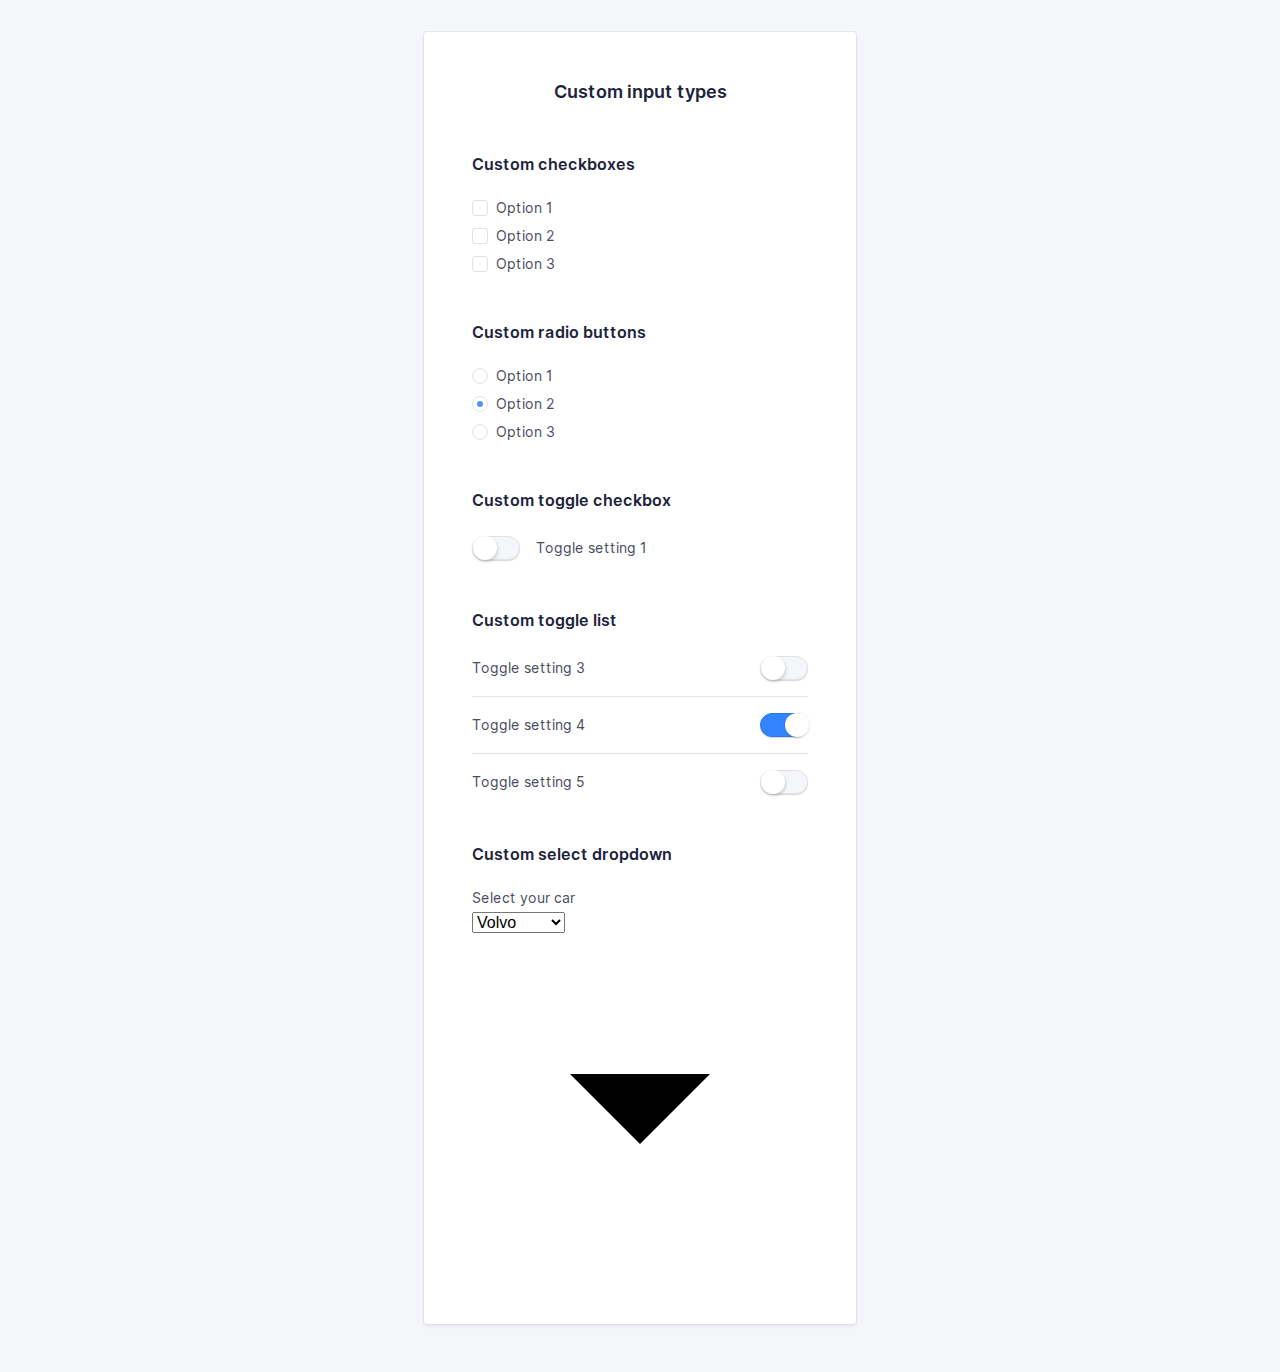
==== commit 26ff4ee8: "toggle list done" ====
--- a/inputs.html
+++ b/inputs.html
@@ -44,8 +44,7 @@
                     </h5>
                     <ul class="o-list c-option-list">
                         <li class="c-form-field c-form-field--option c-option-list__item">
-                            <input class="c-option c-option--hidden o-hide-accessible" type="checkbox" id="checkbox1"
-                                   checked>
+                            <input class="c-option c-option--hidden o-hide-accessible" type="checkbox" id="checkbox1">
                             <label class="c-label c-label--option c-custom-option" for="checkbox1">
                                         <span class="c-custom-option__fake-input c-custom-option__fake-input--checkbox">
                                             <svg class="c-custom-option__symbol" xmlns="http://www.w3.org/2000/svg"
--- a/css/screen.css
+++ b/css/screen.css
@@ -48,7 +48,7 @@
     --global-borderWidth: 1px;
 
     /* transitions */
-    --global-transitionTiming-alpha: .1s ease-out;
+    --global-transition-timing-alpha: .1s ease-out;
 
     /* Baseline settings */
     --global-baseline: 8px;
@@ -75,6 +75,9 @@
     --global-input-hover-borderColor: var(--global-color-neutral-xx-light);
     --global-input-focus-borderColor: var(--global-color-alpha);
     --global-input-boxShadow: 0 0 0 3px var(--global-color-alpha-x-transparent);
+
+
+    --global-transition-timing: ease-in-out 85ms;
 }
 
 /*------------------------------------*\
@@ -218,7 +221,7 @@
 
 a,
 a:visited {
-    transition: all var(--global-transitionTiming-alpha);
+    transition: all var(--global-transition-timing-alpha);
     color: var(--global-color-alpha);
     outline-color: var(--global-link-BoxShadowColor);
     outline-width: medium;
@@ -529,16 +532,35 @@
 }
 
 .c-custom-option {
+    --custom-option-borderColor: var(--global-input-borderColor);
+    --custom-option-focus-borderColor: var(--global-input-focus-borderColor);
+
     display: flex;
+}
+
+.c-custom-option__fake-input {
+    border: 1px solid var(--custom-option-borderColor);
+}
+
+.c-custom-option:hover {
+    --custom-option-borderColor: var(--custom-option-focus-borderColor);
+}
+
+.c-option--hidden:focus + .c-custom-option .c-custom-option__fake-input {
+    --custom-option-borderColor: #81ADF0;
+    outline: #3385FF12 solid 3px;
+    outline-offset: 1px;
 }
 
 .c-custom-option__symbol {
     display: block;
-
-}
-
-.c-custom-option__symbol:checked {
+    opacity: 0;
+    transition: opacity var(--global-transition-timing);
+}
+
+.c-option--hidden:checked {
     opacity: 1;
+
 }
 
 .c-custom-option__fake-input--checkbox .c-custom-option__symbol {
@@ -565,12 +587,10 @@
     width: var(--global-whitespace-md);
     height: var(--global-whitespace-md);
     margin-right: var(--global-whitespace-sm);
-    /*margin-top: var(--global-whitespace-sm);*/
-    margin-bottom: var(--global-whitespace-sm);
     background: var(--global-input-backgroundColor);
     border: var(--global-borderWidth) solid var(--custom-option-borderColor, var(--global-input-borderColor));
     box-shadow: var(--custom-option-boxShadow, 0);
-    transition: border var(--global-transitionTiming-alpha), box-shadow var(--global-transitionTiming-alpha);
+    transition: border var(--global-transition-timing-alpha), box-shadow var(--global-transition-timing-alpha);
 }
 
 .c-custom-option__fake-input--checkbox {
@@ -582,6 +602,90 @@
 }
 
 
+.c-option-list {
+    margin-bottom: 24px;
+}
+
+.c-option-list__item {
+    margin-bottom: 12px;
+}
+
+/*
+    Component: custom options
+    ---
+*/
+
+.c-custom-toggle {
+    display: flex;
+    align-items: center;
+}
+
+
+.c-custom-toggle__fake-input {
+    display: flex;
+    align-items: center;
+    height: 24px;
+    width: 48px;
+    margin-right: var(--global-whitespace-md);
+    background-color: #F5F6FA;
+    border-radius: 32px;
+    border: var(--global-borderWidth) solid #e2e3e7;
+    transition: all var(--global-transition-timing-alpha);
+    /*box-shadow: grey;*/
+    box-shadow: 0 1px 1px 0 rgba(0,0,0,0.161);
+
+}
+
+
+.c-custom-toggle__fake-input::after {
+    display: block;
+    height: 24px;
+    width: 24px;
+    background-color: white;
+    box-shadow: 1px 2px 3px rgba(0, 0, 0, 0.161);
+    border-radius: 50%;
+    content: "";
+    transition: all var(--global-transition-timing-alpha);
+}
+
+
+.c-option:checked + .c-custom-toggle .c-custom-toggle__fake-input {
+    background-color: var(--global-color-alpha);
+    border-color: #2E77E6;
+}
+
+.c-option:checked + .c-custom-toggle .c-custom-toggle__fake-input::after {
+    /*filter: drop-shadow(0px 1px 3px rgba(0, 0, 0, 0.161));*/
+    box-shadow: 0 1px 3px 0 rgba(0,0,0,0.161);
+    transform: translateX(24px);
+}
+
+.c-option:active + .c-custom-toggle .c-custom-toggle__fake-input::after {
+    filter: drop-shadow(0px 1px 3px rgba(0, 0, 0, 0.161));
+    transform: scaleX(120%);
+}
+
+.c-option:focus + .c-custom-toggle .c-custom-toggle__fake-input {
+    outline: rgba(51, 133, 255, 0.2) 3px solid;
+}
+
+.c-custom-toggle--inverted {
+    width: 100%;
+    flex-direction: row-reverse;
+    justify-content: space-between;
+}
+
+.c-custom-toggle--inverted .c-custom-toggle__fake-input {
+    margin-right: 0;
+    margin-left: var(--global-whitespace-md);
+}
+
+
+.c-toggle-list__item + .c-toggle-list__item {
+    margin-top: var(--global-whitespace-md);
+    padding-top: var(--global-whitespace-md);
+    border-top: var(--global-color-neutral-xxx-light) 1px solid;
+}
 /*
     Component: Logo
     ---
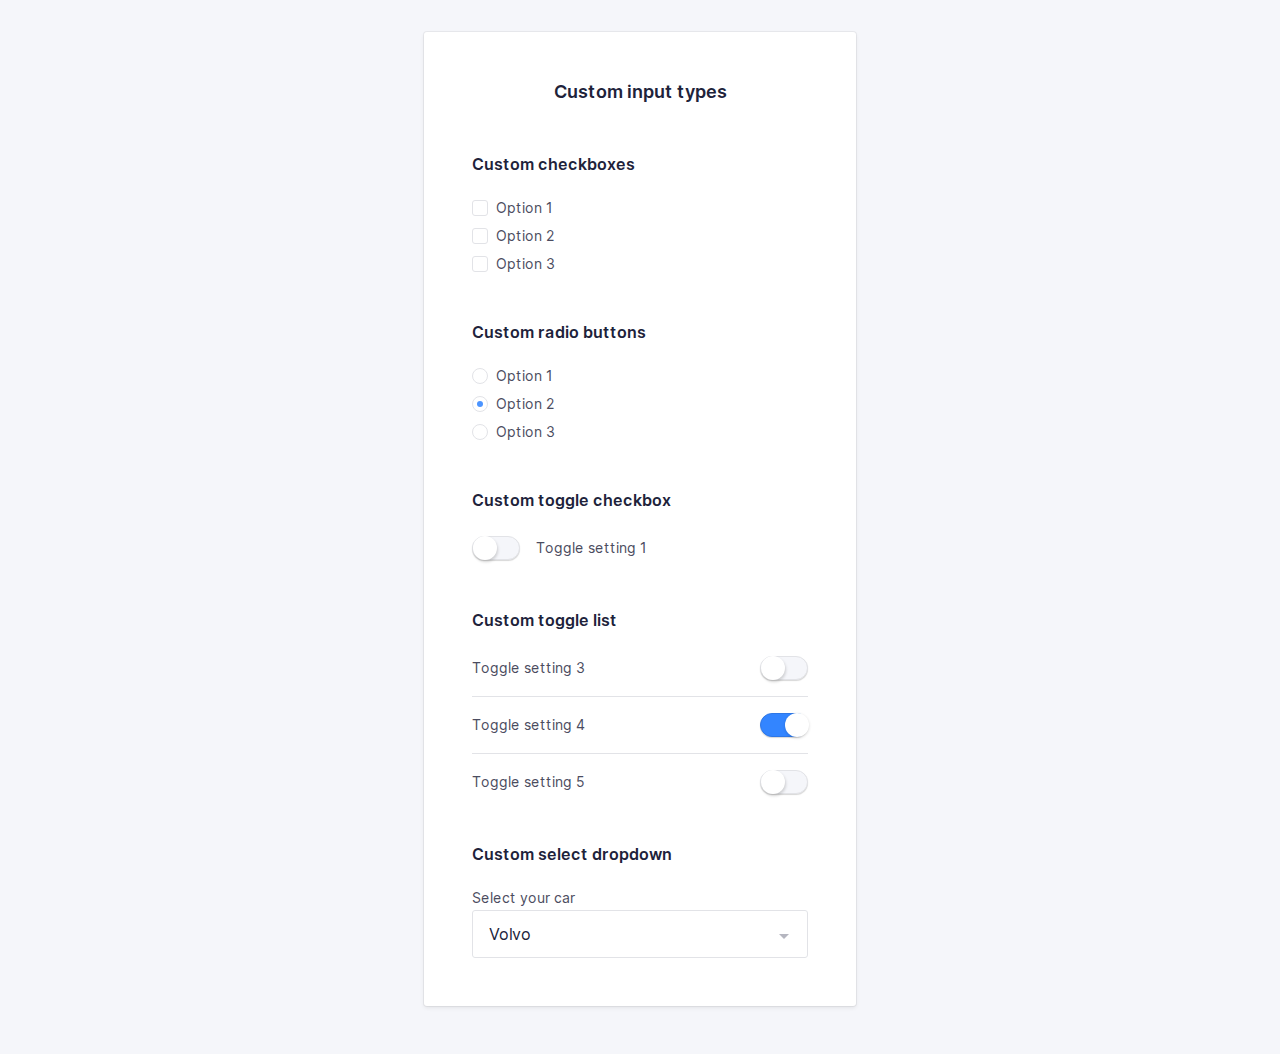
==== commit 093851fa: "select done" ====
--- a/inputs.html
+++ b/inputs.html
@@ -101,7 +101,8 @@
                             </label>
                         </li>
                         <li class="c-form-field c-form-field--option c-option-list__item">
-                            <input class="c-option c-option--hidden o-hide-accessible" type="radio" name="radios" checked
+                            <input class="c-option c-option--hidden o-hide-accessible" type="radio" name="radios"
+                                   checked
                                    id="radio2">
                             <label class="c-label c-label--option c-custom-option" for="radio2">
                                         <span class="c-custom-option__fake-input c-custom-option__fake-input--radio">
@@ -181,17 +182,17 @@
                             Select your car
                         </label>
                         <span class="c-custom-select">
-                                    <select class="c-custom-select__input" class="" name="select1" id="select1">
-                                        <option value="volvo">Volvo</option>
-                                        <option value="saab">Saab</option>
-                                        <option value="mercedes">Mercedes</option>
-                                        <option value="audi">Audi</option>
-                                    </select>
-                                    <svg class="c-custom-select__symbol" xmlns="http://www.w3.org/2000/svg"
-                                         viewBox="0 0 24 24">
-                                        <path d="M7,10l5,5,5-5Z"/>
-                                    </svg>
-                                </span>
+                            <select class="c-input c-custom-select__input" name="select1" id="select1">
+                                <option value="volvo">Volvo</option>
+                                <option value="saab">Saab</option>
+                                <option value="mercedes">Mercedes</option>
+                                <option value="audi">Audi</option>
+                            </select>
+                            <svg class="c-custom-select__symbol" xmlns="http://www.w3.org/2000/svg"
+                                 viewBox="0 0 24 24">
+                                <path d="M7,10l5,5,5-5Z"/>
+                            </svg>
+                        </span>
                     </p>
                 </div>
             </div>
--- a/css/screen.css
+++ b/css/screen.css
@@ -509,27 +509,24 @@
 #COMPONENTS
 \*------------------------------------*/
 
+
+/*
+    Component: option list
+    ---
+*/
+
+.c-option-list {
+    margin-bottom: 24px;
+}
+
+.c-option-list__item {
+    margin-bottom: 12px;
+}
+
 /*
     Component: custom options
     ---
 */
-
-.c-option--hidden:checked + .c-custom-option {
-    /*
-      Do magic stuff here, for example:
-      background-color: red;
-    */
-}
-
-.c-option--hidden:checked + .c-custom-option .c-custom-option__symbol {
-    /*
-      Do magic stuff here, for example:
-      fill: blue;
-    */
-    /*fill: red;*/
-    /*background-color: red;*/
-    opacity: 1;
-}
 
 .c-custom-option {
     --custom-option-borderColor: var(--global-input-borderColor);
@@ -538,12 +535,27 @@
     display: flex;
 }
 
+
 .c-custom-option__fake-input {
     border: 1px solid var(--custom-option-borderColor);
 }
 
 .c-custom-option:hover {
     --custom-option-borderColor: var(--custom-option-focus-borderColor);
+}
+
+.c-option--hidden:checked {
+    opacity: 1;
+}
+
+.c-custom-option__symbol {
+    display: block;
+    opacity: 0;
+    transition: opacity var(--global-transition-timing);
+}
+
+.c-option--hidden:checked + .c-custom-option .c-custom-option__symbol {
+    opacity: 1;
 }
 
 .c-option--hidden:focus + .c-custom-option .c-custom-option__fake-input {
@@ -552,16 +564,20 @@
     outline-offset: 1px;
 }
 
-.c-custom-option__symbol {
-    display: block;
-    opacity: 0;
-    transition: opacity var(--global-transition-timing);
-}
-
-.c-option--hidden:checked {
-    opacity: 1;
-
-}
+.c-custom-option__fake-input {
+    display: flex;
+    align-items: center;
+    justify-content: center;
+
+    width: var(--global-whitespace-md);
+    height: var(--global-whitespace-md);
+    margin-right: var(--global-whitespace-sm);
+    background: var(--global-input-backgroundColor);
+    border: var(--global-borderWidth) solid var(--custom-option-borderColor, var(--global-input-borderColor));
+    box-shadow: var(--custom-option-boxShadow, 0);
+    transition: border var(--global-transition-timing-alpha), box-shadow var(--global-transition-timing-alpha);
+}
+
 
 .c-custom-option__fake-input--checkbox .c-custom-option__symbol {
     width: 10px;
@@ -579,19 +595,6 @@
     justify-items: center;
 }
 
-.c-custom-option__fake-input {
-    display: flex;
-    align-items: center;
-    justify-content: center;
-
-    width: var(--global-whitespace-md);
-    height: var(--global-whitespace-md);
-    margin-right: var(--global-whitespace-sm);
-    background: var(--global-input-backgroundColor);
-    border: var(--global-borderWidth) solid var(--custom-option-borderColor, var(--global-input-borderColor));
-    box-shadow: var(--custom-option-boxShadow, 0);
-    transition: border var(--global-transition-timing-alpha), box-shadow var(--global-transition-timing-alpha);
-}
 
 .c-custom-option__fake-input--checkbox {
     border-radius: var(--global-borderRadius);
@@ -599,15 +602,6 @@
 
 .c-custom-option__fake-input--radio {
     border-radius: 100%;
-}
-
-
-.c-option-list {
-    margin-bottom: 24px;
-}
-
-.c-option-list__item {
-    margin-bottom: 12px;
 }
 
 /*
@@ -632,7 +626,7 @@
     border: var(--global-borderWidth) solid #e2e3e7;
     transition: all var(--global-transition-timing-alpha);
     /*box-shadow: grey;*/
-    box-shadow: 0 1px 1px 0 rgba(0,0,0,0.161);
+    box-shadow: 0 1px 1px 0 rgba(0, 0, 0, 0.161);
 
 }
 
@@ -656,7 +650,7 @@
 
 .c-option:checked + .c-custom-toggle .c-custom-toggle__fake-input::after {
     /*filter: drop-shadow(0px 1px 3px rgba(0, 0, 0, 0.161));*/
-    box-shadow: 0 1px 3px 0 rgba(0,0,0,0.161);
+    box-shadow: 0 1px 3px 0 rgba(0, 0, 0, 0.161);
     transform: translateX(24px);
 }
 
@@ -686,6 +680,26 @@
     padding-top: var(--global-whitespace-md);
     border-top: var(--global-color-neutral-xxx-light) 1px solid;
 }
+
+/*
+    Component: custom select dropdown
+    ---
+*/
+
+.c-custom-select {
+    position: relative;
+}
+
+.c-custom-select__symbol {
+    position: absolute;
+    top: 0;
+    right: 12px;
+    width: 24px;
+    height: 24px;
+    fill: #B5B6C0;
+    pointer-events: none;
+}
+
 /*
     Component: Logo
     ---
